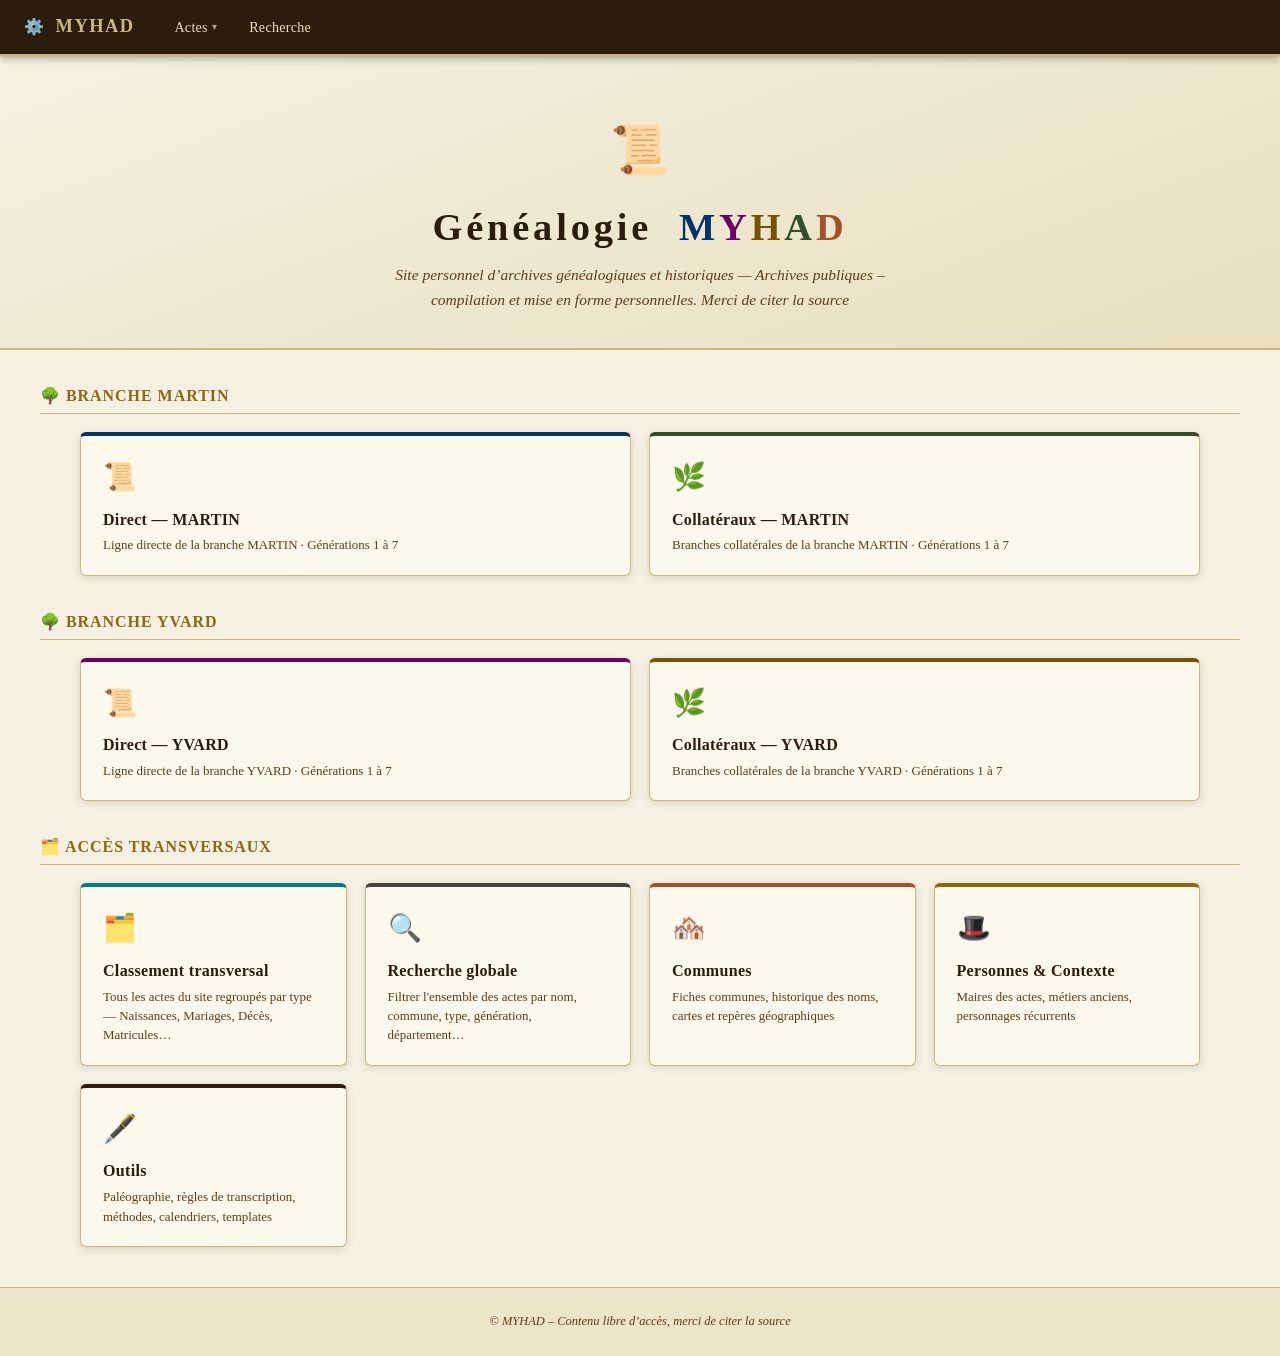
==== index.html @ e86ca38f "Initial commit : site généalogique" ====
<!DOCTYPE html>
<html lang="fr">
<head>
  <meta charset="UTF-8">
  <meta name="viewport" content="width=device-width, initial-scale=1.0">
  <link rel="icon" href="data:image/svg+xml,<svg xmlns=%22http://www.w3.org/2000/svg%22 viewBox=%220 0 100 100%22><text y=%22.9em%22 font-size=%2290%22>🕰️</text></svg>">
  <title>Généalogie MYHAD</title>
  <link rel="stylesheet" href="css/global.css">
  <link rel="stylesheet" href="css/nav.css">
  <link rel="stylesheet" href="css/index.css">
</head>
<body>

  <!-- ═══════════════════ NAVIGATION ═══════════════════ -->
  <div id="nav-container"></div>

  <!-- ═══════════════════ HERO ═══════════════════ -->
  <section class="hero">
    <span class="hero-icon">📜</span>
    <h1>
      Généalogie&nbsp;
      <span class="letter-m">M</span><span class="letter-y">Y</span><span class="letter-h">H</span><span class="letter-a">A</span><span class="letter-d">D</span>
    </h1>
    <p>Site personnel d’archives généalogiques et historiques — Archives publiques – compilation et mise en forme personnelles. Merci de citer la source</p>
  </section>

  <!-- ═══════════════════ MAIN ═══════════════════ -->
  <main>

    <!-- ── Branches MARTIN ── -->
    <h2 class="section-title">🌳 Branche MARTIN</h2>
    <div class="cards-grid">

      <a class="card card-martin-direct"
         href="actes/martin/direct/gen1/">
        <span class="card-icon">📜</span>
        <h2>Direct — MARTIN</h2>
        <p>Ligne directe de la branche MARTIN · Générations 1 à 7</p>
      </a>

      <a class="card card-martin-coll"
         href="actes/martin/collateraux/gen1/">
        <span class="card-icon">🌿</span>
        <h2>Collatéraux — MARTIN</h2>
        <p>Branches collatérales de la branche MARTIN · Générations 1 à 7</p>
      </a>

    </div>

    <!-- ── Branches YVARD ── -->
    <h2 class="section-title">🌳 Branche YVARD</h2>
    <div class="cards-grid">

      <a class="card card-yvard-direct"
         href="actes/yvard/direct/gen1/">
        <span class="card-icon">📜</span>
        <h2>Direct — YVARD</h2>
        <p>Ligne directe de la branche YVARD · Générations 1 à 7</p>
      </a>

      <a class="card card-yvard-coll"
         href="actes/yvard/collateraux/gen1/">
        <span class="card-icon">🌿</span>
        <h2>Collatéraux — YVARD</h2>
        <p>Branches collatérales de la branche YVARD · Générations 1 à 7</p>
      </a>

    </div>

    <!-- ── Outils transversaux ── -->
    <h2 class="section-title">🗂️ Accès transversaux</h2>
    <div class="cards-grid">

      <a class="card card-transversal"
         href="actes/transversal/">
        <span class="card-icon">🗂️</span>
        <h2>Classement transversal</h2>
        <p>Tous les actes du site regroupés par type — Naissances, Mariages, Décès, Matricules…</p>
      </a>

      <a class="card card-recherche"
         href="recherche.html">
        <span class="card-icon">🔍</span>
        <h2>Recherche globale</h2>
        <p>Filtrer l'ensemble des actes par nom, commune, type, génération, département…</p>
      </a>

      <a class="card card-communes"
         href="communes/">
        <span class="card-icon">🏘️</span>
        <h2>Communes</h2>
        <p>Fiches communes, historique des noms, cartes et repères géographiques</p>
      </a>

      <a class="card card-personnes"
         href="personnes/">
        <span class="card-icon">🎩</span>
        <h2>Personnes &amp; Contexte</h2>
        <p>Maires des actes, métiers anciens, personnages récurrents</p>
      </a>

      <a class="card card-outils"
         href="outils/">
        <span class="card-icon">🖋️</span>
        <h2>Outils</h2>
        <p>Paléographie, règles de transcription, méthodes, calendriers, templates</p>
      </a>

    </div>

  </main>

  <!-- ═══════════════════ FOOTER ═══════════════════ -->
  <footer>
    © MYHAD – Contenu libre d’accès, merci de citer la source
  </footer>

  <!-- ═══════════════════ JS ═══════════════════ -->
  <script src="js/nav.js"></script>
  <script>
    /* ── Active nav sur la page courante ── */
    document.addEventListener('DOMContentLoaded', () => {
      const path = window.location.pathname.replace(/\/$/, '');
      document.querySelectorAll('#nav-container a').forEach(a => {
        const href = a.getAttribute('href')?.replace(/\/$/, '');
        if (href && path.endsWith(href)) a.classList.add('active');
      });
    });
  </script>

</body>
</html>
---- css/global.css ----
/* ================================================== */
/* GLOBAL.CSS — Variables, reset, typographie, body  */
/* ================================================== */

/* ── Variables globales ── */
:root {
  --parch-bg:    #f5f0e1;
  --parch-dark:  #2b1d0e;
  --parch-mid:   #8b6914;
  --parch-light: #e8dfc0;
  --parch-line:  #c9b97a;
  --section-bg:  #fdf8ec;
  --text-main:   #3a2a10;
  --text-soft:   #5c3d1a;
  --radius:      6px;
  --shadow:      0 2px 8px rgba(0,0,0,.12);
}

/* ── Reset ── */
*, *::before, *::after {
  box-sizing: border-box;
  margin: 0;
  padding: 0;
}

/* ── Body ── */
body {
  font-family: 'Georgia', 'Times New Roman', serif;
  background-color: var(--parch-bg);
  color: var(--text-main);
  min-height: 100vh;
  line-height: 1.6;
}

/* ── Liens ── */
a {
  color: var(--parch-mid);
  text-decoration: none;
}
a:hover {
  text-decoration: underline;
}

/* ── Titres ── */
h1, h2, h3, h4 {
  font-family: 'Georgia', serif;
  color: var(--parch-dark);
  line-height: 1.3;
}

/* ── Scrollbar ── */
::-webkit-scrollbar { width: 8px; }
::-webkit-scrollbar-track { background: var(--parch-light); }
::-webkit-scrollbar-thumb {
  background: var(--parch-mid);
  border-radius: 4px;
}

/* ── Page header — pages génération ── */
.page-header {
  background: #f5f0e1;
  border-bottom: 2px solid var(--parch-line);
  padding: 28px 40px 22px;
}

.page-header h1 {
  font-size: 1.7rem;
  color: #2b1d0e;
  letter-spacing: .04em;
}

.page-header .breadcrumb {
  font-size: .82rem;
  color: #5c3d1a;
  margin-top: 6px;
  letter-spacing: .03em;
}

.page-header .breadcrumb a {
  color: #775402;
  text-decoration: none;
}

.page-header .breadcrumb a:hover {
  text-decoration: underline;
}

/* ── Badges type acte ── */
.badge {
  display: inline-block;
  padding: 2px 9px;
  border-radius: 12px;
  font-size: .75rem;
  font-weight: bold;
  letter-spacing: .03em;
  white-space: nowrap;
}

.badge { color: #fff; }
.badge-nm   { background: #003366; }   /* Naissance ♂  */
.badge-nf   { background: #6B006B; }   /* Naissance ♀  */
.badge-mar  { background: #775402; }   /* Mariage       */
.badge-dec  { background: #444444; }   /* Décès         */
.badge-mat  { background: #2f4f2f; }   /* Matricule     */
.badge-rec  { background: #008080; }
.badge-not  { background: #A0522D; }
.badge-bapt { background: #003366; }   /* Baptême       */
.badge-sep  { background: #444444; }   /* Sépulture     */

/* ── Numéro Sosa ── */
.sosa {
  display: inline-block;
  background: var(--parch-dark);
  color: var(--parch-line);
  border-radius: 4px;
  padding: 1px 7px;
  font-size: .8rem;
  font-family: monospace;
  font-weight: bold;
  letter-spacing: .04em;
}

/* ── Numéro ID ── */
.id {
  display: inline-block;
  background: var(--parch-dark);
  color: var(--parch-line);
  border-radius: 4px;
  padding: 1px 7px;
  font-size: .8rem;
  font-family: monospace;
  font-weight: bold;
  letter-spacing: .04em;
}

/* ── Numéro collatéral ── */
.collat {
  display: inline-block;
  background: #5c3d1a;
  color: #f5e6c8;
  border-radius: 4px;
  padding: 1px 7px;
  font-size: .78rem;
  font-family: monospace;
  font-weight: bold;
  letter-spacing: .04em;
}

/* ── Footer ── */
footer {
  text-align: center;
  padding: 18px;
  font-size: .78rem;
  color: var(--text-soft);
  border-top: 1px solid var(--parch-line);
  margin-top: 40px;
  background: var(--parch-light);
}

/* ── Filtres pills actifs ── */
.filtre-pill {
  background: #2c1810;
  color: #f5f0eb;
  border-radius: 12px;
  padding: 0.2rem 0.65rem;
  font-size: 0.78rem;
  display: inline-flex;
  align-items: center;
  gap: 0.4rem;
}
.filtre-pill button {
  background: none;
  border: none;
  color: #d4a96a;
  cursor: pointer;
  font-size: 0.85rem;
  padding: 0;
  line-height: 1;
}
.filtre-pill button:hover { color: #fff; }

/* ── Carte badge union ── */
.carte-badge.union {
  background: #e8e0f0;
  border-color: #6B006B;
  color: #6B006B;
}

/* ── Filtres header collapsible ── */
.filtres-header {
  display: flex;
  justify-content: space-between;
  align-items: center;
  padding: 0.75rem 1rem;
  background: #2c1810;
  color: #f5f0eb;
  cursor: pointer;
  user-select: none;
}
.filtres-header .toggle-icon { transition: transform 0.2s; }
.filtres-header.ouvert .toggle-icon { transform: rotate(180deg); }

/* ── Type Individu carte-type ── */
.type-Individu { background: #8b6914; color: #fff; }

/* ── Onglet maires ── */
.onglet[onclick*="maires"] { border-left: 3px solid #2f4f2f; }

/* ══════════════════════════════════════════
   RECHERCHE — Types d'actes (cartes)
   ══════════════════════════════════════════ */
.type-Naissance-M { background: #003366; color: #fff; }
.type-Naissance-F { background: #6B006B; color: #fff; }
.type-Naissance   { background: #003366; color: #fff; } /* fallback */
.type-Mariage     { background: #775402; color: #fff; }
.type-Décès       { background: #444444; color: #fff; }
.type-Individu    { background: #8b6914; color: #fff; }
.type-Matricule   { background: #2f4f2f; color: #fff; }
.type-Recensement { background: #008080; color: #fff; }
.type-Notarié     { background: #A0522D; color: #fff; }

/* ── Cartes résultats ── */
.carte-corps    { flex: 1; min-width: 0; }
.carte-titre    { font-size: 1.05rem; font-weight: bold; margin: 0.3rem 0; }
.carte-meta     { font-size: 0.85rem; color: #555; line-height: 1.6; }
.carte-badges   { display: flex; flex-wrap: wrap; gap: 0.3rem; margin-top: 0.4rem; }
.sep            { color: #bbb; margin: 0 0.3rem; }

.carte-badge {
  display: inline-block;
  padding: 0.15rem 0.5rem;
  border-radius: 10px;
  font-size: 0.75rem;
  background: #f0e8dc;
  border: 1px solid #d4a96a;
  color: #2c1810;
  white-space: nowrap;
}
.carte-badge.sosa-b {
  background: #2c1810;
  color: #d4a96a;
  border-color: #2c1810;
  font-family: monospace;
}
.carte-badge.maire {
  background: #e8f0e8;
  border-color: #2f4f2f;
  color: #2f4f2f;
}
.carte-badge.decor {
  background: #fff8e1;
  border-color: #f0b400;
  color: #7a5c00;
}
.carte-badge.union {
  background: #f3e8f8;
  border-color: #6B006B;
  color: #6B006B;
}

/* ── Filtres avancés (collapsible) ── */
.filtres-header {
  display: flex;
  justify-content: space-between;
  align-items: center;
  padding: 0.7rem 1rem;
  background: #2c1810;
  color: #f5f0eb;
  cursor: pointer;
  user-select: none;
  border-radius: 4px 4px 0 0;
}
.filtres-header:hover    { background: #3d261a; }
.filtres-header .toggle-icon { transition: transform 0.25s; }
.filtres-header.ouvert .toggle-icon { transform: rotate(180deg); }

.filtres-body {
  display: none;
  padding: 1rem;
  background: #fff;
  border: 1px solid #d4a96a;
  border-top: none;
  border-radius: 0 0 4px 4px;
}
.filtres-body.ouvert { display: flex; flex-wrap: wrap; gap: 0.75rem; }

/* Pills filtres actifs */
.filtres-actifs {
  display: flex;
  flex-wrap: wrap;
  gap: 0.4rem;
  margin-bottom: 1rem;
  min-height: 0;
}
.filtre-pill {
  background: #2c1810;
  color: #f5f0eb;
  border-radius: 12px;
  padding: 0.2rem 0.65rem;
  font-size: 0.78rem;
  display: inline-flex;
  align-items: center;
  gap: 0.4rem;
}
.filtre-pill button {
  background: none;
  border: none;
  color: #d4a96a;
  cursor: pointer;
  font-size: 0.85rem;
  padding: 0;
  line-height: 1;
}
.filtre-pill button:hover { color: #fff; }

.carte-badge.maire {
  background: #d4a96a;
  color: #2c1810;
  padding: 0.25rem 0.5rem;
  border-radius: 3px;
  font-size: 0.75rem;
  font-weight: bold;
  display: inline-block;
}

.carte-badge.officier {
  background: #8b7355;
  color: #f5f0eb;
  padding: 0.25rem 0.5rem;
  border-radius: 3px;
  font-size: 0.75rem;
  font-weight: bold;
  display: inline-block;
}
---- css/nav.css ----
/* ================================================== */
/* NAV.CSS — Navigation principale, hamburger        */
/* ================================================== */

nav {
  position: sticky;
  top: 0;
  z-index: 1000;
  background: var(--parch-dark);
  border-bottom: 2px solid var(--parch-line);
  box-shadow: 0 2px 8px rgba(0,0,0,.35);
}

.nav-inner {
  display: flex;
  align-items: center;
  max-width: 1400px;
  margin: 0 auto;
  padding: 0 24px;
  height: 54px;
  gap: 8px;
}

/* ── Logo ── */
.nav-logo {
  font-family: 'Georgia', serif;
  font-size: 1.15rem;
  font-weight: bold;
  color: var(--parch-line) !important;
  letter-spacing: .08em;
  text-decoration: none !important;
  white-space: nowrap;
  margin-right: 18px;
}

.nav-logo:hover {
  color: #fff !important;
}

.clock-icon {
  font-size: 1rem;
  margin-right: 4px;
}

/* ── Menu principal ── */
.nav-menu {
  display: flex;
  list-style: none;
  gap: 4px;
  height: 100%;
  align-items: center;
  flex: 1;
}

.nav-menu > li {
  position: relative;
  height: 100%;
  display: flex;
  align-items: center;
}

.nav-menu > li > span,
.nav-menu > li > a {
  display: flex;
  align-items: center;
  gap: 4px;
  padding: 0 14px;
  height: 100%;
  color: var(--parch-light);
  font-size: .88rem;
  cursor: pointer;
  white-space: nowrap;
  letter-spacing: .02em;
  transition: background .18s, color .18s;
  text-decoration: none;
}

.nav-menu > li > span:hover,
.nav-menu > li > a:hover,
.nav-menu > li > span.active,
.nav-menu > li > a.active {
  background: rgba(201,185,122,.18);
  color: var(--parch-line);
}

/* ── Flèches ── */
.arrow {
  font-size: .65rem;
  opacity: .7;
  transition: transform .2s;
}

/* ── Sous-menus (niveaux 1+) ── */
.submenu {
  display: none;
  position: absolute;
  top: 100%;
  left: 0;
  background: #3a2408;
  border: 1px solid var(--parch-line);
  border-radius: 0 0 var(--radius) var(--radius);
  list-style: none;
  min-width: 200px;
  box-shadow: var(--shadow);
  z-index: 999;
}

/* Sous-menus imbriqués (niveau 2+) */
.submenu .submenu {
  top: 0;
  left: 100%;
  border-radius: 0 var(--radius) var(--radius) var(--radius);
}

.submenu li {
  position: relative;
}

.submenu li > span,
.submenu li > a {
  display: flex;
  align-items: center;
  justify-content: space-between;
  padding: 9px 16px;
  color: var(--parch-light);
  font-size: .85rem;
  cursor: pointer;
  white-space: nowrap;
  text-decoration: none;
  transition: background .15s;
  gap: 8px;
}

.submenu li > span:hover,
.submenu li > a:hover,
.submenu li > a.active {
  background: rgba(201,185,122,.22);
  color: var(--parch-line);
}

/* Affichage au survol */
.nav-menu > li:hover > .submenu,
.submenu li:hover > .submenu {
  display: block;
}

/* Rotation flèche au survol */
.nav-menu > li:hover > span > .arrow,
.submenu li:hover > span > .arrow {
  transform: rotate(90deg);
}

/* ── Hamburger (mobile) ── */
.hamburger {
  display: none;
  flex-direction: column;
  justify-content: space-between;
  width: 28px;
  height: 20px;
  background: none;
  border: none;
  cursor: pointer;
  padding: 0;
  margin-left: auto;
}

.hamburger span {
  display: block;
  height: 2px;
  background: var(--parch-line);
  border-radius: 2px;
  transition: all .25s;
}

/* ── Responsive mobile ── */
@media (max-width: 768px) {

  .hamburger { display: flex; }

  .nav-menu {
    display: none;
    position: fixed;
    top: 54px;
    left: 0;
    width: 100%;
    height: calc(100vh - 54px);
    background: var(--parch-dark);
    flex-direction: column;
    align-items: flex-start;
    overflow-y: auto;
    padding: 12px 0 24px;
    gap: 0;
    z-index: 999;
  }

  .nav-menu.open { display: flex; }

  .nav-menu > li {
    width: 100%;
    height: auto;
    flex-direction: column;
    align-items: flex-start;
  }

  .nav-menu > li > span,
  .nav-menu > li > a {
    width: 100%;
    height: auto;
    padding: 12px 24px;
  }

  .submenu {
    position: static;
    display: none;
    border: none;
    border-radius: 0;
    box-shadow: none;
    background: rgba(0,0,0,.2);
    width: 100%;
  }

  .submenu.open { display: block; }

  .submenu .submenu {
    left: 0;
    border-radius: 0;
    background: rgba(0,0,0,.2);
    padding-left: 16px;
  }

  .submenu li > span,
  .submenu li > a {
    padding: 10px 24px;
  }
}
---- css/index.css ----
/* ══════════════════════════════════════════
       HERO
    ══════════════════════════════════════════ */
.hero {
    text-align: center;
    padding: 56px 40px 36px;
    background: linear-gradient(160deg, #f5f0e1 0%, #e8dfc0 100%);
    border-bottom: 2px solid var(--parch-line);
}

.hero-icon {
    font-size: 3rem;
    display: block;
    margin-bottom: 14px;
}

.hero h1 {
    font-size: 2.4rem;
    color: var(--parch-dark);
    letter-spacing: .10em;
    margin-bottom: 10px;
}

.hero h1 .letter-m {
    color: #003366;
}

.hero h1 .letter-y {
    color: #6B006B;
}

.hero h1 .letter-h {
    color: #775402;
}

.hero h1 .letter-a {
    color: #2f4f2f;
}

.hero h1 .letter-d {
    color: #A0522D;
}

.hero p {
    font-size: .97rem;
    color: var(--text-soft);
    font-style: italic;
    max-width: 560px;
    margin: 0 auto;
}

/* ══════════════════════════════════════════
       SECTION TITRES
    ══════════════════════════════════════════ */
.section-title {
    font-size: 1rem;
    color: var(--parch-mid);
    letter-spacing: .06em;
    text-transform: uppercase;
    border-bottom: 1px solid var(--parch-line);
    padding-bottom: 6px;
    margin: 36px 40px 18px;
}

/* ══════════════════════════════════════════
       GRILLE DE CARTES
    ══════════════════════════════════════════ */
.cards-grid {
    display: grid;
    grid-template-columns: repeat(auto-fit, minmax(240px, 1fr));
    gap: 18px;
    padding: 0 40px;
    max-width: 1200px;
    margin: 0 auto 10px;
}

.card {
    background: var(--section-bg);
    border: 1px solid var(--parch-line);
    border-radius: var(--radius);
    padding: 20px 22px;
    box-shadow: var(--shadow);
    transition: transform .18s, box-shadow .18s;
    text-decoration: none;
    display: block;
    color: inherit;
    border-top: 4px solid var(--parch-mid);
}

.card:hover {
    transform: translateY(-3px);
    box-shadow: 0 6px 18px rgba(0, 0, 0, .16);
    text-decoration: none;
}

.card .card-icon {
    font-size: 1.7rem;
    margin-bottom: 10px;
    display: block;
}

.card h2 {
    font-size: 1rem;
    color: var(--parch-dark);
    margin-bottom: 5px;
    letter-spacing: .02em;
}

.card p {
    font-size: .81rem;
    color: var(--text-soft);
    line-height: 1.5;
}

/* Accent couleur par branche */
.card-martin-direct {
    border-top-color: #003366;
}

.card-martin-coll {
    border-top-color: #2f4f2f;
}

.card-yvard-direct {
    border-top-color: #6B006B;
}

.card-yvard-coll {
    border-top-color: #775402;
}

.card-transversal {
    border-top-color: #008080;
}

.card-recherche {
    border-top-color: #444444;
}

.card-communes {
    border-top-color: #A0522D;
}

.card-personnes {
    border-top-color: #8b6914;
}

.card-outils {
    border-top-color: #2b1d0e;
}

/* ══════════════════════════════════════════
       FOOTER
    ══════════════════════════════════════════ */
footer {
    text-align: center;
    font-size: .78rem;
    color: var(--text-soft);
    padding: 24px 40px;
    margin-top: 40px;
    border-top: 1px solid var(--parch-line);
    background: #ede5c8;
    font-style: italic;
}

/* ══════════════════════════════════════════
       RESPONSIVE
    ══════════════════════════════════════════ */
@media (max-width: 600px) {
    .hero {
        padding: 36px 20px 24px;
    }

    .hero h1 {
        font-size: 1.7rem;
    }

    .cards-grid {
        padding: 0 16px;
        gap: 14px;
    }

    .section-title {
        margin: 24px 16px 12px;
    }

    footer {
        padding: 18px 16px;
    }
}
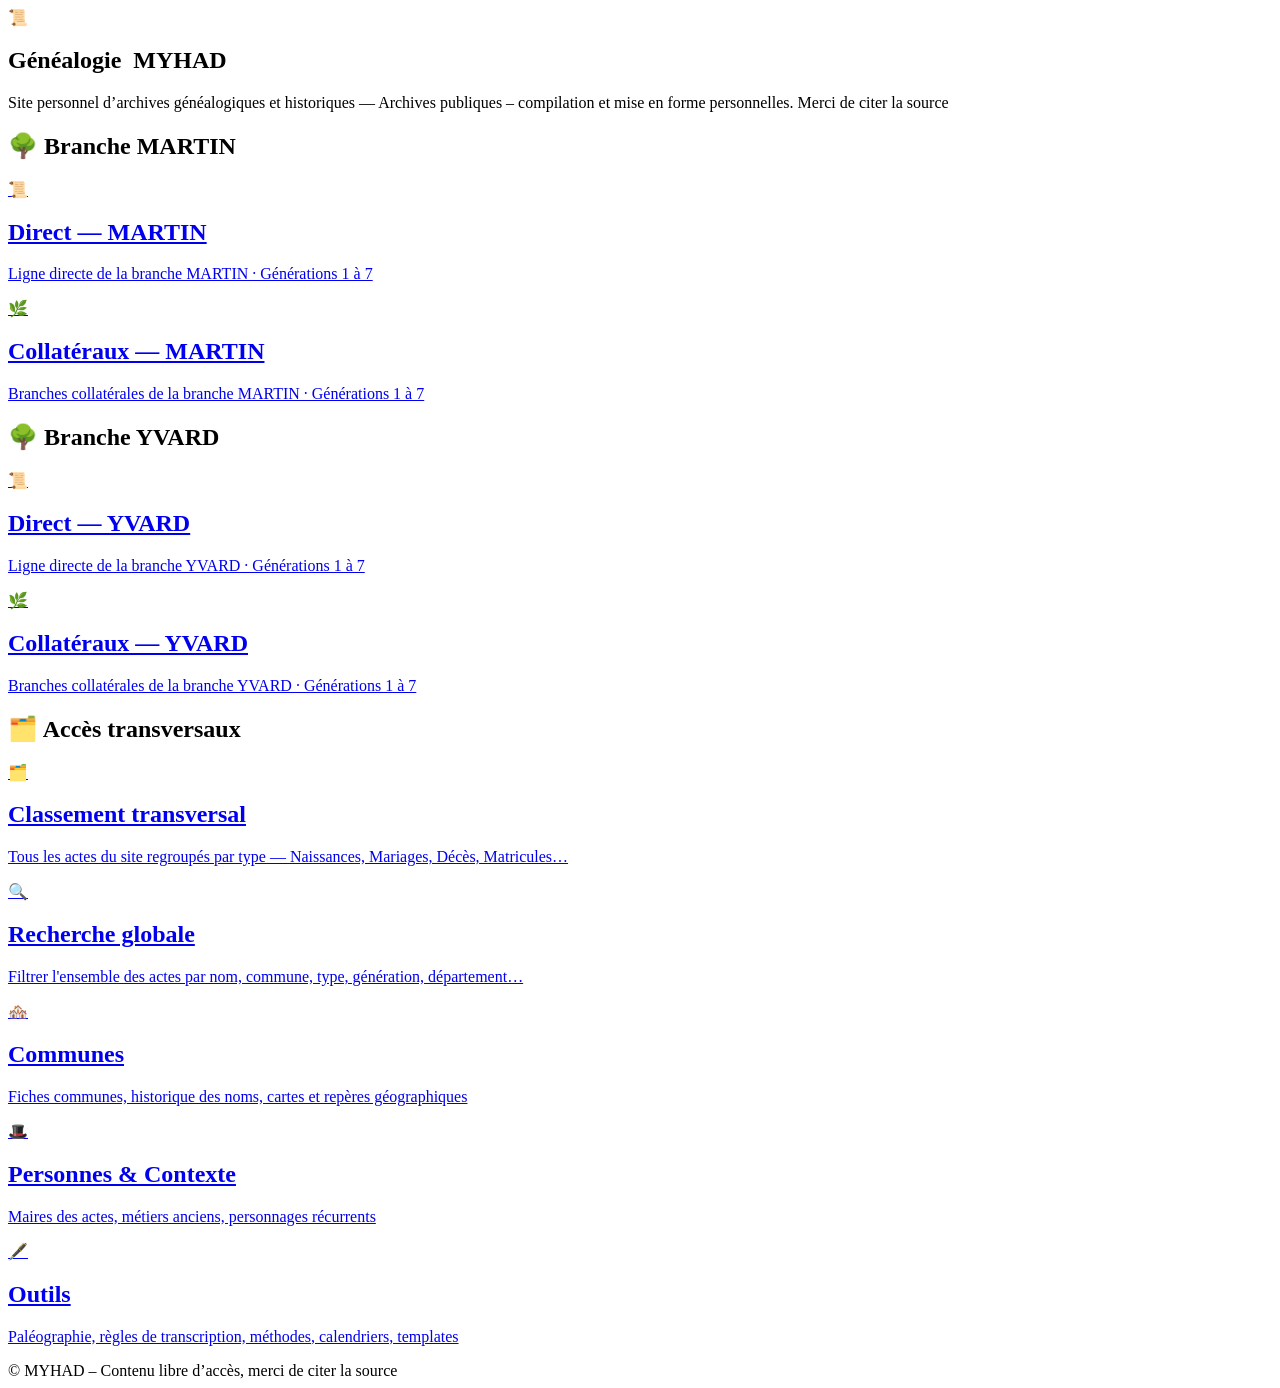
==== commit 4bfd56f4: "Message" ====
--- a/index.html
+++ b/index.html
@@ -5,9 +5,9 @@
   <meta name="viewport" content="width=device-width, initial-scale=1.0">
   <link rel="icon" href="data:image/svg+xml,<svg xmlns=%22http://www.w3.org/2000/svg%22 viewBox=%220 0 100 100%22><text y=%22.9em%22 font-size=%2290%22>🕰️</text></svg>">
   <title>Généalogie MYHAD</title>
-  <link rel="stylesheet" href="css/global.css">
-  <link rel="stylesheet" href="css/nav.css">
-  <link rel="stylesheet" href="css/index.css">
+  <link rel="stylesheet" href="/genealogie-site/css/global.css">
+  <link rel="stylesheet" href="/genealogie-site/css/nav.css">
+  <link rel="stylesheet" href="/genealogie-site/css/index.css">
 </head>
 <body>
 
@@ -32,14 +32,14 @@
     <div class="cards-grid">
 
       <a class="card card-martin-direct"
-         href="actes/martin/direct/gen1/">
+         href="/genealogie-site/actes/martin/direct/gen1/">
         <span class="card-icon">📜</span>
         <h2>Direct — MARTIN</h2>
         <p>Ligne directe de la branche MARTIN · Générations 1 à 7</p>
       </a>
 
       <a class="card card-martin-coll"
-         href="actes/martin/collateraux/gen1/">
+         href="/genealogie-site/actes/martin/collateraux/gen1/">
         <span class="card-icon">🌿</span>
         <h2>Collatéraux — MARTIN</h2>
         <p>Branches collatérales de la branche MARTIN · Générations 1 à 7</p>
@@ -52,14 +52,14 @@
     <div class="cards-grid">
 
       <a class="card card-yvard-direct"
-         href="actes/yvard/direct/gen1/">
+         href="/genealogie-site/actes/yvard/direct/gen1/">
         <span class="card-icon">📜</span>
         <h2>Direct — YVARD</h2>
         <p>Ligne directe de la branche YVARD · Générations 1 à 7</p>
       </a>
 
       <a class="card card-yvard-coll"
-         href="actes/yvard/collateraux/gen1/">
+         href="/genealogie-site/actes/yvard/collateraux/gen1/">
         <span class="card-icon">🌿</span>
         <h2>Collatéraux — YVARD</h2>
         <p>Branches collatérales de la branche YVARD · Générations 1 à 7</p>
@@ -72,35 +72,35 @@
     <div class="cards-grid">
 
       <a class="card card-transversal"
-         href="actes/transversal/">
+         href="/genealogie-site/actes/transversal/">
         <span class="card-icon">🗂️</span>
         <h2>Classement transversal</h2>
         <p>Tous les actes du site regroupés par type — Naissances, Mariages, Décès, Matricules…</p>
       </a>
 
       <a class="card card-recherche"
-         href="recherche.html">
+         href="/genealogie-site/recherche.html">
         <span class="card-icon">🔍</span>
         <h2>Recherche globale</h2>
         <p>Filtrer l'ensemble des actes par nom, commune, type, génération, département…</p>
       </a>
 
       <a class="card card-communes"
-         href="communes/">
+         href="/genealogie-site/communes/">
         <span class="card-icon">🏘️</span>
         <h2>Communes</h2>
         <p>Fiches communes, historique des noms, cartes et repères géographiques</p>
       </a>
 
       <a class="card card-personnes"
-         href="personnes/">
+         href="/genealogie-site/personnes/">
         <span class="card-icon">🎩</span>
         <h2>Personnes &amp; Contexte</h2>
         <p>Maires des actes, métiers anciens, personnages récurrents</p>
       </a>
 
       <a class="card card-outils"
-         href="outils/">
+         href="/genealogie-site/outils/">
         <span class="card-icon">🖋️</span>
         <h2>Outils</h2>
         <p>Paléographie, règles de transcription, méthodes, calendriers, templates</p>
@@ -116,7 +116,7 @@
   </footer>
 
   <!-- ═══════════════════ JS ═══════════════════ -->
-  <script src="js/nav.js"></script>
+  <script src="/genealogie-site/js/nav.js"></script>
   <script>
     /* ── Active nav sur la page courante ── */
     document.addEventListener('DOMContentLoaded', () => {
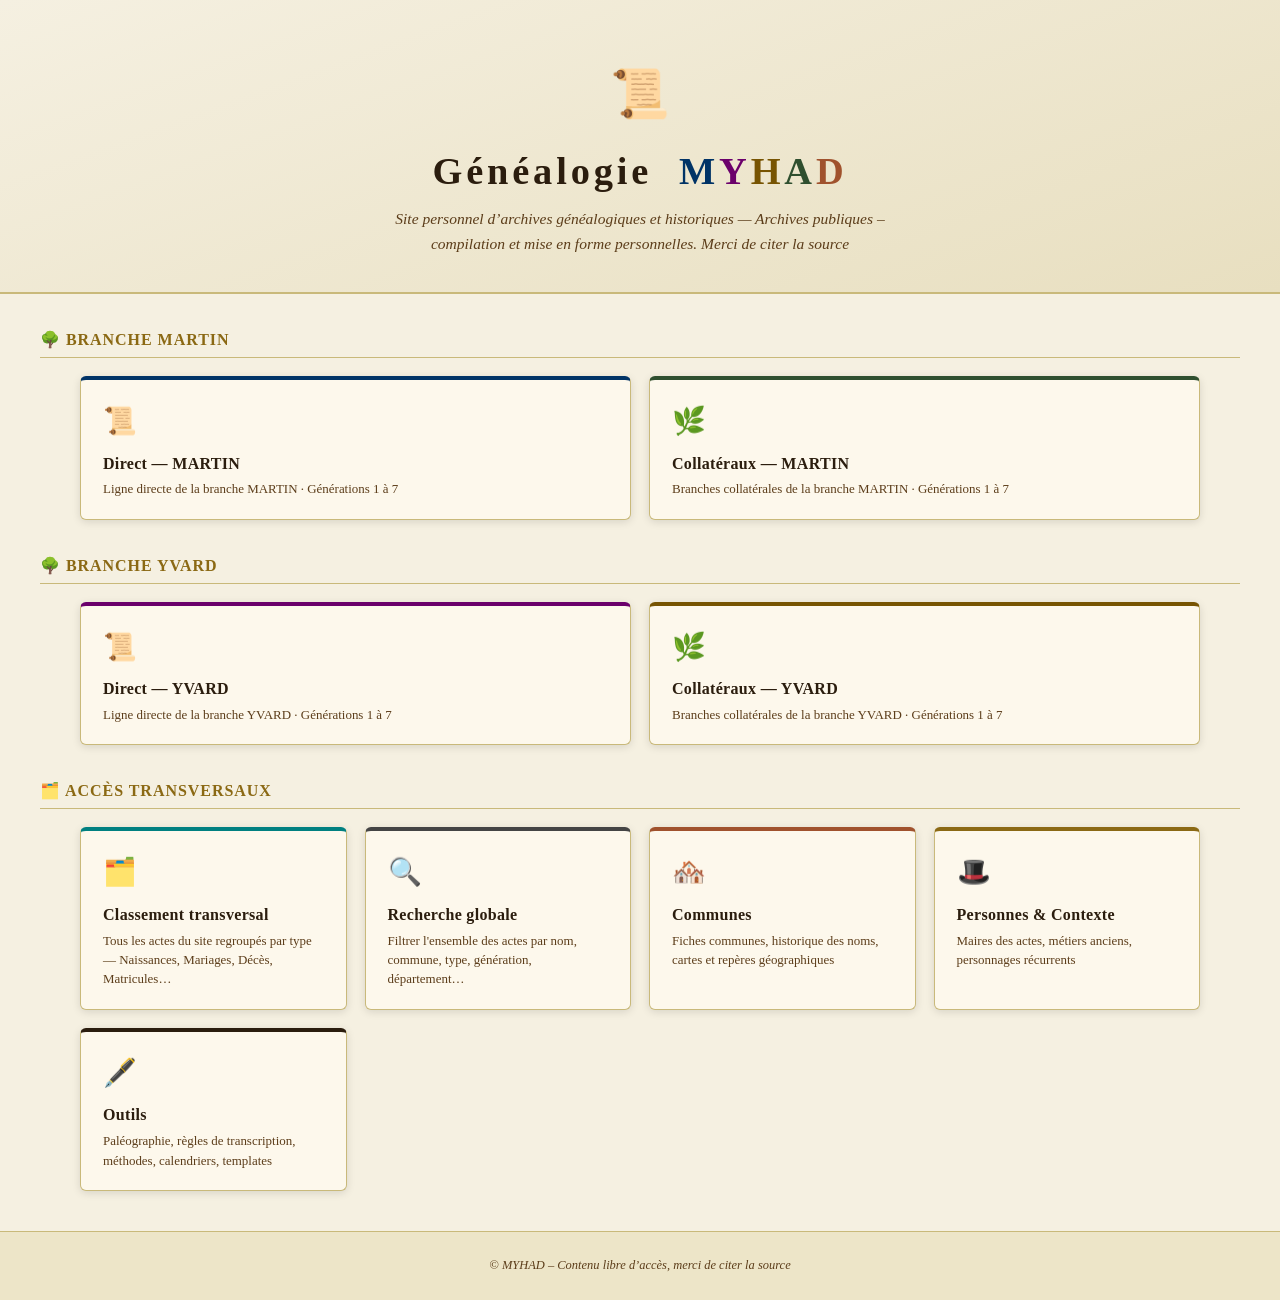
==== commit 8555d4b0: "Auto commit" ====
--- a/index.html
+++ b/index.html
@@ -5,9 +5,9 @@
   <meta name="viewport" content="width=device-width, initial-scale=1.0">
   <link rel="icon" href="data:image/svg+xml,<svg xmlns=%22http://www.w3.org/2000/svg%22 viewBox=%220 0 100 100%22><text y=%22.9em%22 font-size=%2290%22>🕰️</text></svg>">
   <title>Généalogie MYHAD</title>
-  <link rel="stylesheet" href="/genealogie-site/css/global.css">
-  <link rel="stylesheet" href="/genealogie-site/css/nav.css">
-  <link rel="stylesheet" href="/genealogie-site/css/index.css">
+  <link rel="stylesheet" href="css/global.css">
+  <link rel="stylesheet" href="css/nav.css">
+  <link rel="stylesheet" href="css/index.css">
 </head>
 <body>
 
@@ -32,14 +32,14 @@
     <div class="cards-grid">
 
       <a class="card card-martin-direct"
-         href="/genealogie-site/actes/martin/direct/gen1/">
+         href="actes/martin/direct/gen1/">
         <span class="card-icon">📜</span>
         <h2>Direct — MARTIN</h2>
         <p>Ligne directe de la branche MARTIN · Générations 1 à 7</p>
       </a>
 
       <a class="card card-martin-coll"
-         href="/genealogie-site/actes/martin/collateraux/gen1/">
+         href="actes/martin/collateraux/gen1/">
         <span class="card-icon">🌿</span>
         <h2>Collatéraux — MARTIN</h2>
         <p>Branches collatérales de la branche MARTIN · Générations 1 à 7</p>
@@ -52,14 +52,14 @@
     <div class="cards-grid">
 
       <a class="card card-yvard-direct"
-         href="/genealogie-site/actes/yvard/direct/gen1/">
+         href="actes/yvard/direct/gen1/">
         <span class="card-icon">📜</span>
         <h2>Direct — YVARD</h2>
         <p>Ligne directe de la branche YVARD · Générations 1 à 7</p>
       </a>
 
       <a class="card card-yvard-coll"
-         href="/genealogie-site/actes/yvard/collateraux/gen1/">
+         href="actes/yvard/collateraux/gen1/">
         <span class="card-icon">🌿</span>
         <h2>Collatéraux — YVARD</h2>
         <p>Branches collatérales de la branche YVARD · Générations 1 à 7</p>
@@ -72,35 +72,35 @@
     <div class="cards-grid">
 
       <a class="card card-transversal"
-         href="/genealogie-site/actes/transversal/">
+         href="actes/transversal/">
         <span class="card-icon">🗂️</span>
         <h2>Classement transversal</h2>
         <p>Tous les actes du site regroupés par type — Naissances, Mariages, Décès, Matricules…</p>
       </a>
 
       <a class="card card-recherche"
-         href="/genealogie-site/recherche.html">
+         href="recherche.html">
         <span class="card-icon">🔍</span>
         <h2>Recherche globale</h2>
         <p>Filtrer l'ensemble des actes par nom, commune, type, génération, département…</p>
       </a>
 
       <a class="card card-communes"
-         href="/genealogie-site/communes/">
+         href="/communes/">
         <span class="card-icon">🏘️</span>
         <h2>Communes</h2>
         <p>Fiches communes, historique des noms, cartes et repères géographiques</p>
       </a>
 
       <a class="card card-personnes"
-         href="/genealogie-site/personnes/">
+         href="personnes/">
         <span class="card-icon">🎩</span>
         <h2>Personnes &amp; Contexte</h2>
         <p>Maires des actes, métiers anciens, personnages récurrents</p>
       </a>
 
       <a class="card card-outils"
-         href="/genealogie-site/outils/">
+         href="outils/">
         <span class="card-icon">🖋️</span>
         <h2>Outils</h2>
         <p>Paléographie, règles de transcription, méthodes, calendriers, templates</p>
@@ -116,7 +116,7 @@
   </footer>
 
   <!-- ═══════════════════ JS ═══════════════════ -->
-  <script src="/genealogie-site/js/nav.js"></script>
+  <script src="js/nav.js"></script>
   <script>
     /* ── Active nav sur la page courante ── */
     document.addEventListener('DOMContentLoaded', () => {
--- a/css/global.css
+++ b/css/global.css
@@ -0,0 +1,286 @@
+/* ================================================== */
+/* GLOBAL.CSS — Variables, reset, typographie, body  */
+/* ================================================== */
+
+/* ── Variables globales ── */
+:root {
+  --parch-bg:    #f5f0e1;
+  --parch-dark:  #2b1d0e;
+  --parch-mid:   #8b6914;
+  --parch-light: #e8dfc0;
+  --parch-line:  #c9b97a;
+  --section-bg:  #fdf8ec;
+  --text-main:   #3a2a10;
+  --text-soft:   #5c3d1a;
+  --radius:      6px;
+  --shadow:      0 2px 8px rgba(0,0,0,.12);
+}
+
+/* ── Reset ── */
+*, *::before, *::after {
+  box-sizing: border-box;
+  margin: 0;
+  padding: 0;
+}
+
+/* ── Body ── */
+body {
+  font-family: 'Georgia', 'Times New Roman', serif;
+  background-color: var(--parch-bg);
+  color: var(--text-main);
+  min-height: 100vh;
+  line-height: 1.6;
+}
+
+/* ── Liens ── */
+a {
+  color: var(--parch-mid);
+  text-decoration: none;
+}
+a:hover {
+  text-decoration: underline;
+}
+
+/* ── Titres ── */
+h1, h2, h3, h4 {
+  font-family: 'Georgia', serif;
+  color: var(--parch-dark);
+  line-height: 1.3;
+}
+
+/* ── Scrollbar ── */
+::-webkit-scrollbar { width: 8px; }
+::-webkit-scrollbar-track { background: var(--parch-light); }
+::-webkit-scrollbar-thumb {
+  background: var(--parch-mid);
+  border-radius: 4px;
+}
+
+/* ── Page header — pages génération ── */
+.page-header {
+  background: #f5f0e1;
+  border-bottom: 2px solid var(--parch-line);
+  padding: 28px 40px 22px;
+}
+
+.page-header h1 {
+  font-size: 1.7rem;
+  color: #2b1d0e;
+  letter-spacing: .04em;
+}
+
+.page-header .breadcrumb {
+  font-size: .82rem;
+  color: #5c3d1a;
+  margin-top: 6px;
+  letter-spacing: .03em;
+}
+
+.page-header .breadcrumb a {
+  color: #775402;
+  text-decoration: none;
+}
+
+.page-header .breadcrumb a:hover {
+  text-decoration: underline;
+}
+
+/* ── Badges type acte ── */
+.badge {
+  display: inline-block;
+  padding: 2px 9px;
+  border-radius: 12px;
+  font-size: .75rem;
+  font-weight: bold;
+  letter-spacing: .03em;
+  white-space: nowrap;
+}
+
+.badge { color: #fff; }
+.badge-nm   { background: #003366; }   /* Naissance ♂  */
+.badge-nf   { background: #6B006B; }   /* Naissance ♀  */
+.badge-mar  { background: #775402; }   /* Mariage       */
+.badge-dec  { background: #444444; }   /* Décès         */
+.badge-mat  { background: #2f4f2f; }   /* Matricule     */
+.badge-rec  { background: #008080; }
+.badge-not  { background: #A0522D; }
+.badge-bapt { background: #003366; }   /* Baptême       */
+.badge-sep  { background: #444444; }   /* Sépulture     */
+
+/* ── Numéro Sosa ── */
+.sosa {
+  display: inline-block;
+  background: var(--parch-dark);
+  color: var(--parch-line);
+  border-radius: 4px;
+  padding: 1px 7px;
+  font-size: .8rem;
+  font-family: monospace;
+  font-weight: bold;
+  letter-spacing: .04em;
+}
+
+/* ── Numéro ID ── */
+.id {
+  display: inline-block;
+  background: var(--parch-dark);
+  color: var(--parch-line);
+  border-radius: 4px;
+  padding: 1px 7px;
+  font-size: .8rem;
+  font-family: monospace;
+  font-weight: bold;
+  letter-spacing: .04em;
+}
+
+/* ── Numéro collatéral ── */
+.collat {
+  display: inline-block;
+  background: #5c3d1a;
+  color: #f5e6c8;
+  border-radius: 4px;
+  padding: 1px 7px;
+  font-size: .78rem;
+  font-family: monospace;
+  font-weight: bold;
+  letter-spacing: .04em;
+}
+
+/* ── Footer ── */
+footer {
+  text-align: center;
+  padding: 18px;
+  font-size: .78rem;
+  color: var(--text-soft);
+  border-top: 1px solid var(--parch-line);
+  margin-top: 40px;
+  background: var(--parch-light);
+}
+
+/* ── Type Individu carte-type ── */
+.type-Individu { background: #8b6914; color: #fff; }
+
+/* ── Onglet maires ── */
+.onglet[onclick*="maires"] { border-left: 3px solid #2f4f2f; }
+
+/* ══════════════════════════════════════════
+   RECHERCHE — Types d'actes (cartes)
+   ══════════════════════════════════════════ */
+.type-Naissance-M { background: #003366; color: #fff; }
+.type-Naissance-F { background: #6B006B; color: #fff; }
+.type-Naissance   { background: #003366; color: #fff; } /* fallback */
+.type-Mariage     { background: #775402; color: #fff; }
+.type-Décès       { background: #444444; color: #fff; }
+.type-Individu    { background: #8b6914; color: #fff; }
+.type-Matricule   { background: #2f4f2f; color: #fff; }
+.type-Recensement { background: #008080; color: #fff; }
+.type-Notarié     { background: #A0522D; color: #fff; }
+
+/* ── Cartes résultats ── */
+.carte-corps    { flex: 1; min-width: 0; }
+.carte-titre    { font-size: 1.05rem; font-weight: bold; margin: 0.3rem 0; }
+.carte-meta     { font-size: 0.85rem; color: #555; line-height: 1.6; }
+.carte-badges   { display: flex; flex-wrap: wrap; gap: 0.3rem; margin-top: 0.4rem; }
+.sep            { color: #bbb; margin: 0 0.3rem; }
+
+.carte-badge {
+  display: inline-block;
+  padding: 0.15rem 0.5rem;
+  border-radius: 10px;
+  font-size: 0.75rem;
+  background: #f0e8dc;
+  border: 1px solid #d4a96a;
+  color: #2c1810;
+  white-space: nowrap;
+}
+.carte-badge.sosa-b {
+  background: #2c1810;
+  color: #d4a96a;
+  border-color: #2c1810;
+  font-family: monospace;
+}
+.carte-badge.decor {
+  background: #fff8e1;
+  border-color: #f0b400;
+  color: #7a5c00;
+}
+.carte-badge.union {
+  background: #f3e8f8;
+  border-color: #6B006B;
+  color: #6B006B;
+}
+
+/* ── Filtres avancés (collapsible) ── */
+.filtres-header {
+  display: flex;
+  justify-content: space-between;
+  align-items: center;
+  padding: 0.7rem 1rem;
+  background: #2c1810;
+  color: #f5f0eb;
+  cursor: pointer;
+  user-select: none;
+  border-radius: 4px 4px 0 0;
+}
+.filtres-header:hover    { background: #3d261a; }
+.filtres-header .toggle-icon { transition: transform 0.25s; }
+.filtres-header.ouvert .toggle-icon { transform: rotate(180deg); }
+
+.filtres-body {
+  display: none;
+  padding: 1rem;
+  background: #fff;
+  border: 1px solid #d4a96a;
+  border-top: none;
+  border-radius: 0 0 4px 4px;
+}
+.filtres-body.ouvert { display: flex; flex-wrap: wrap; gap: 0.75rem; }
+
+/* Pills filtres actifs */
+.filtres-actifs {
+  display: flex;
+  flex-wrap: wrap;
+  gap: 0.4rem;
+  margin-bottom: 1rem;
+  min-height: 0;
+}
+.filtre-pill {
+  background: #2c1810;
+  color: #f5f0eb;
+  border-radius: 12px;
+  padding: 0.2rem 0.65rem;
+  font-size: 0.78rem;
+  display: inline-flex;
+  align-items: center;
+  gap: 0.4rem;
+}
+.filtre-pill button {
+  background: none;
+  border: none;
+  color: #d4a96a;
+  cursor: pointer;
+  font-size: 0.85rem;
+  padding: 0;
+  line-height: 1;
+}
+.filtre-pill button:hover { color: #fff; }
+
+.carte-badge.maire {
+  background: #d4a96a;
+  color: #2c1810;
+  padding: 0.25rem 0.5rem;
+  border-radius: 3px;
+  font-size: 0.75rem;
+  font-weight: bold;
+  display: inline-block;
+}
+
+.carte-badge.officier {
+  background: #8b7355;
+  color: #f5f0eb;
+  padding: 0.25rem 0.5rem;
+  border-radius: 3px;
+  font-size: 0.75rem;
+  font-weight: bold;
+  display: inline-block;
+}
--- a/css/nav.css
+++ b/css/nav.css
@@ -0,0 +1,235 @@
+/* ================================================== */
+/* NAV.CSS — Navigation principale, hamburger        */
+/* ================================================== */
+
+nav {
+  position: sticky;
+  top: 0;
+  z-index: 1000;
+  background: var(--parch-dark);
+  border-bottom: 2px solid var(--parch-line);
+  box-shadow: 0 2px 8px rgba(0,0,0,.35);
+}
+
+.nav-inner {
+  display: flex;
+  align-items: center;
+  max-width: 1400px;
+  margin: 0 auto;
+  padding: 0 24px;
+  height: 54px;
+  gap: 8px;
+}
+
+/* ── Logo ── */
+.nav-logo {
+  font-family: 'Georgia', serif;
+  font-size: 1.15rem;
+  font-weight: bold;
+  color: var(--parch-line) !important;
+  letter-spacing: .08em;
+  text-decoration: none !important;
+  white-space: nowrap;
+  margin-right: 18px;
+}
+
+.nav-logo:hover {
+  color: #fff !important;
+}
+
+.clock-icon {
+  font-size: 1rem;
+  margin-right: 4px;
+}
+
+/* ── Menu principal ── */
+.nav-menu {
+  display: flex;
+  list-style: none;
+  gap: 4px;
+  height: 100%;
+  align-items: center;
+  flex: 1;
+}
+
+.nav-menu > li {
+  position: relative;
+  height: 100%;
+  display: flex;
+  align-items: center;
+}
+
+.nav-menu > li > span,
+.nav-menu > li > a {
+  display: flex;
+  align-items: center;
+  gap: 4px;
+  padding: 0 14px;
+  height: 100%;
+  color: var(--parch-light);
+  font-size: .88rem;
+  cursor: pointer;
+  white-space: nowrap;
+  letter-spacing: .02em;
+  transition: background .18s, color .18s;
+  text-decoration: none;
+}
+
+.nav-menu > li > span:hover,
+.nav-menu > li > a:hover,
+.nav-menu > li > span.active,
+.nav-menu > li > a.active {
+  background: rgba(201,185,122,.18);
+  color: var(--parch-line);
+}
+
+/* ── Flèches ── */
+.arrow {
+  font-size: .65rem;
+  opacity: .7;
+  transition: transform .2s;
+}
+
+/* ── Sous-menus (niveaux 1+) ── */
+.submenu {
+  display: none;
+  position: absolute;
+  top: 100%;
+  left: 0;
+  background: #3a2408;
+  border: 1px solid var(--parch-line);
+  border-radius: 0 0 var(--radius) var(--radius);
+  list-style: none;
+  min-width: 200px;
+  box-shadow: var(--shadow);
+  z-index: 999;
+}
+
+/* Sous-menus imbriqués (niveau 2+) */
+.submenu .submenu {
+  top: 0;
+  left: 100%;
+  border-radius: 0 var(--radius) var(--radius) var(--radius);
+}
+
+.submenu li {
+  position: relative;
+}
+
+.submenu li > span,
+.submenu li > a {
+  display: flex;
+  align-items: center;
+  justify-content: space-between;
+  padding: 9px 16px;
+  color: var(--parch-light);
+  font-size: .85rem;
+  cursor: pointer;
+  white-space: nowrap;
+  text-decoration: none;
+  transition: background .15s;
+  gap: 8px;
+}
+
+.submenu li > span:hover,
+.submenu li > a:hover,
+.submenu li > a.active {
+  background: rgba(201,185,122,.22);
+  color: var(--parch-line);
+}
+
+/* Affichage au survol */
+.nav-menu > li:hover > .submenu,
+.submenu li:hover > .submenu {
+  display: block;
+}
+
+/* Rotation flèche au survol */
+.nav-menu > li:hover > span > .arrow,
+.submenu li:hover > span > .arrow {
+  transform: rotate(90deg);
+}
+
+/* ── Hamburger (mobile) ── */
+.hamburger {
+  display: none;
+  flex-direction: column;
+  justify-content: space-between;
+  width: 28px;
+  height: 20px;
+  background: none;
+  border: none;
+  cursor: pointer;
+  padding: 0;
+  margin-left: auto;
+}
+
+.hamburger span {
+  display: block;
+  height: 2px;
+  background: var(--parch-line);
+  border-radius: 2px;
+  transition: all .25s;
+}
+
+/* ── Responsive mobile ── */
+@media (max-width: 768px) {
+
+  .hamburger { display: flex; }
+
+  .nav-menu {
+    display: none;
+    position: fixed;
+    top: 54px;
+    left: 0;
+    width: 100%;
+    height: calc(100vh - 54px);
+    background: var(--parch-dark);
+    flex-direction: column;
+    align-items: flex-start;
+    overflow-y: auto;
+    padding: 12px 0 24px;
+    gap: 0;
+    z-index: 999;
+  }
+
+  .nav-menu.open { display: flex; }
+
+  .nav-menu > li {
+    width: 100%;
+    height: auto;
+    flex-direction: column;
+    align-items: flex-start;
+  }
+
+  .nav-menu > li > span,
+  .nav-menu > li > a {
+    width: 100%;
+    height: auto;
+    padding: 12px 24px;
+  }
+
+  .submenu {
+    position: static;
+    display: none;
+    border: none;
+    border-radius: 0;
+    box-shadow: none;
+    background: rgba(0,0,0,.2);
+    width: 100%;
+  }
+
+  .submenu.open { display: block; }
+
+  .submenu .submenu {
+    left: 0;
+    border-radius: 0;
+    background: rgba(0,0,0,.2);
+    padding-left: 16px;
+  }
+
+  .submenu li > span,
+  .submenu li > a {
+    padding: 10px 24px;
+  }
+}
--- a/css/index.css
+++ b/css/index.css
@@ -0,0 +1,190 @@
+/* ══════════════════════════════════════════
+       HERO
+    ══════════════════════════════════════════ */
+.hero {
+    text-align: center;
+    padding: 56px 40px 36px;
+    background: linear-gradient(160deg, #f5f0e1 0%, #e8dfc0 100%);
+    border-bottom: 2px solid var(--parch-line);
+}
+
+.hero-icon {
+    font-size: 3rem;
+    display: block;
+    margin-bottom: 14px;
+}
+
+.hero h1 {
+    font-size: 2.4rem;
+    color: var(--parch-dark);
+    letter-spacing: .10em;
+    margin-bottom: 10px;
+}
+
+.hero h1 .letter-m {
+    color: #003366;
+}
+
+.hero h1 .letter-y {
+    color: #6B006B;
+}
+
+.hero h1 .letter-h {
+    color: #775402;
+}
+
+.hero h1 .letter-a {
+    color: #2f4f2f;
+}
+
+.hero h1 .letter-d {
+    color: #A0522D;
+}
+
+.hero p {
+    font-size: .97rem;
+    color: var(--text-soft);
+    font-style: italic;
+    max-width: 560px;
+    margin: 0 auto;
+}
+
+/* ══════════════════════════════════════════
+       SECTION TITRES
+    ══════════════════════════════════════════ */
+.section-title {
+    font-size: 1rem;
+    color: var(--parch-mid);
+    letter-spacing: .06em;
+    text-transform: uppercase;
+    border-bottom: 1px solid var(--parch-line);
+    padding-bottom: 6px;
+    margin: 36px 40px 18px;
+}
+
+/* ══════════════════════════════════════════
+       GRILLE DE CARTES
+    ══════════════════════════════════════════ */
+.cards-grid {
+    display: grid;
+    grid-template-columns: repeat(auto-fit, minmax(240px, 1fr));
+    gap: 18px;
+    padding: 0 40px;
+    max-width: 1200px;
+    margin: 0 auto 10px;
+}
+
+.card {
+    background: var(--section-bg);
+    border: 1px solid var(--parch-line);
+    border-radius: var(--radius);
+    padding: 20px 22px;
+    box-shadow: var(--shadow);
+    transition: transform .18s, box-shadow .18s;
+    text-decoration: none;
+    display: block;
+    color: inherit;
+    border-top: 4px solid var(--parch-mid);
+}
+
+.card:hover {
+    transform: translateY(-3px);
+    box-shadow: 0 6px 18px rgba(0, 0, 0, .16);
+    text-decoration: none;
+}
+
+.card .card-icon {
+    font-size: 1.7rem;
+    margin-bottom: 10px;
+    display: block;
+}
+
+.card h2 {
+    font-size: 1rem;
+    color: var(--parch-dark);
+    margin-bottom: 5px;
+    letter-spacing: .02em;
+}
+
+.card p {
+    font-size: .81rem;
+    color: var(--text-soft);
+    line-height: 1.5;
+}
+
+/* Accent couleur par branche */
+.card-martin-direct {
+    border-top-color: #003366;
+}
+
+.card-martin-coll {
+    border-top-color: #2f4f2f;
+}
+
+.card-yvard-direct {
+    border-top-color: #6B006B;
+}
+
+.card-yvard-coll {
+    border-top-color: #775402;
+}
+
+.card-transversal {
+    border-top-color: #008080;
+}
+
+.card-recherche {
+    border-top-color: #444444;
+}
+
+.card-communes {
+    border-top-color: #A0522D;
+}
+
+.card-personnes {
+    border-top-color: #8b6914;
+}
+
+.card-outils {
+    border-top-color: #2b1d0e;
+}
+
+/* ══════════════════════════════════════════
+       FOOTER
+    ══════════════════════════════════════════ */
+footer {
+    text-align: center;
+    font-size: .78rem;
+    color: var(--text-soft);
+    padding: 24px 40px;
+    margin-top: 40px;
+    border-top: 1px solid var(--parch-line);
+    background: #ede5c8;
+    font-style: italic;
+}
+
+/* ══════════════════════════════════════════
+       RESPONSIVE
+    ══════════════════════════════════════════ */
+@media (max-width: 600px) {
+    .hero {
+        padding: 36px 20px 24px;
+    }
+
+    .hero h1 {
+        font-size: 1.7rem;
+    }
+
+    .cards-grid {
+        padding: 0 16px;
+        gap: 14px;
+    }
+
+    .section-title {
+        margin: 24px 16px 12px;
+    }
+
+    footer {
+        padding: 18px 16px;
+    }
+}
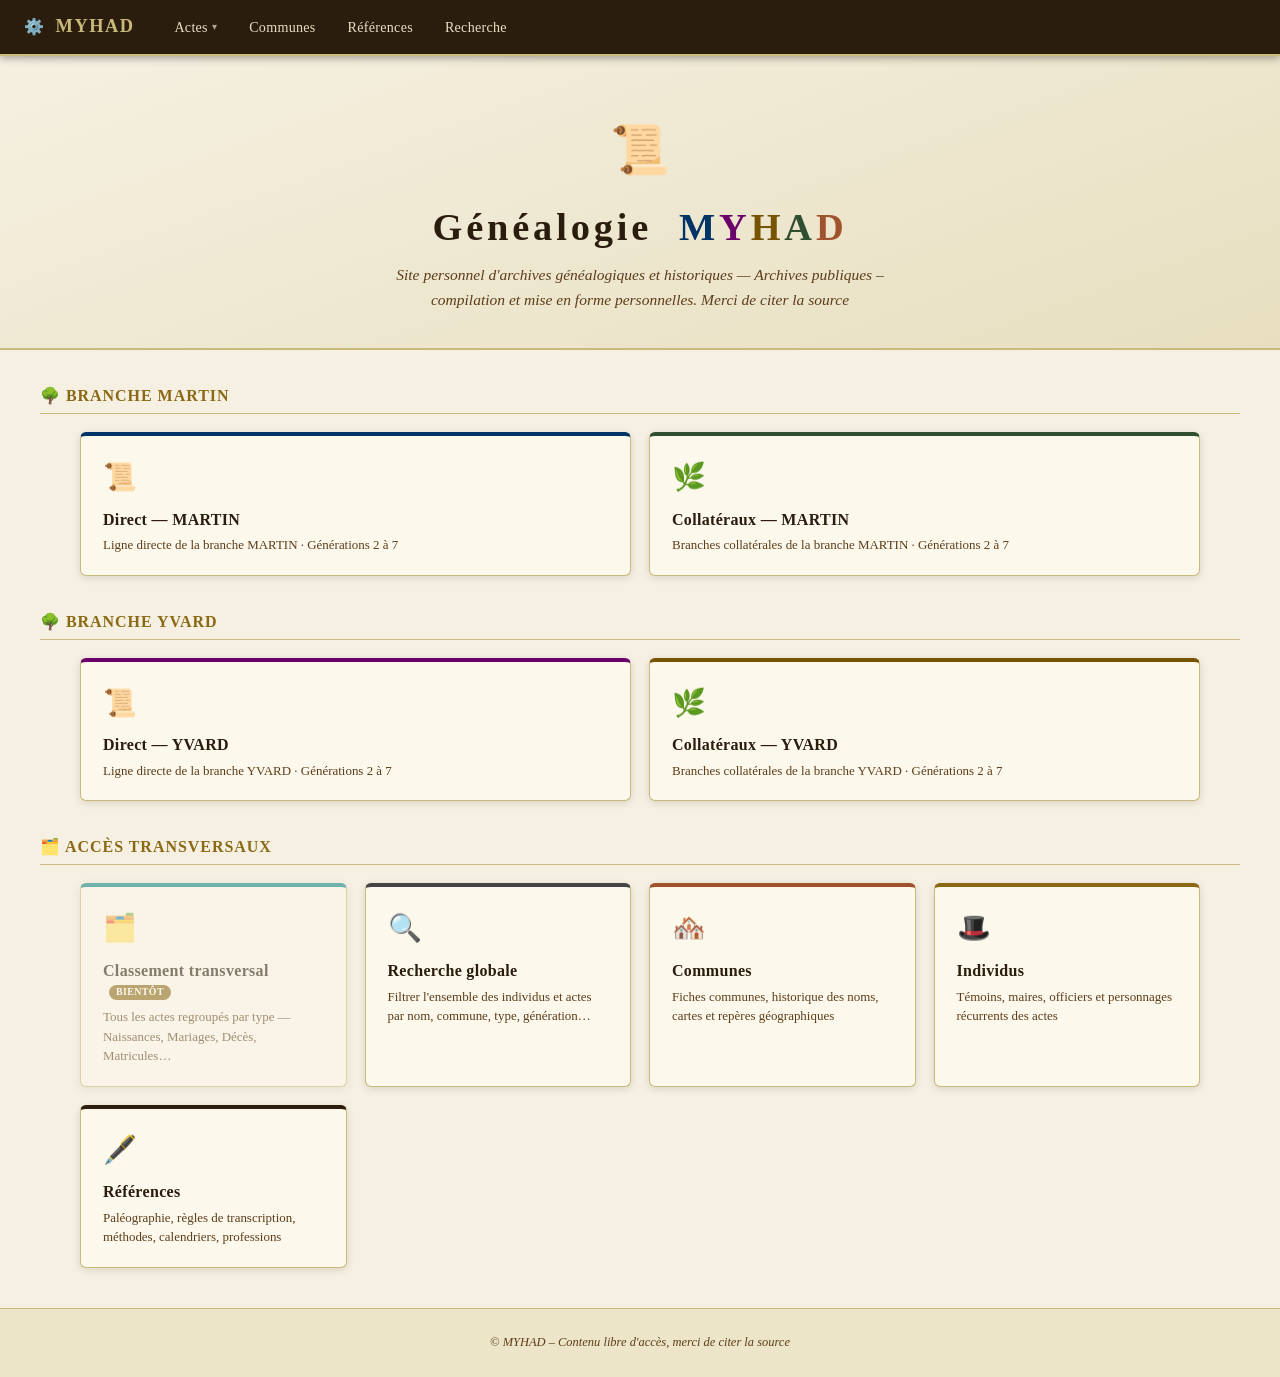
==== commit 804cda56: "Refonte complète étape 1" ====
--- a/index.html
+++ b/index.html
@@ -21,89 +21,80 @@
       Généalogie&nbsp;
       <span class="letter-m">M</span><span class="letter-y">Y</span><span class="letter-h">H</span><span class="letter-a">A</span><span class="letter-d">D</span>
     </h1>
-    <p>Site personnel d’archives généalogiques et historiques — Archives publiques – compilation et mise en forme personnelles. Merci de citer la source</p>
+    <p>Site personnel d'archives généalogiques et historiques — Archives publiques – compilation et mise en forme personnelles. Merci de citer la source</p>
   </section>
 
   <!-- ═══════════════════ MAIN ═══════════════════ -->
   <main>
 
-    <!-- ── Branches MARTIN ── -->
+    <!-- ── Branche MARTIN ── -->
     <h2 class="section-title">🌳 Branche MARTIN</h2>
     <div class="cards-grid">
 
-      <a class="card card-martin-direct"
-         href="actes/martin/direct/gen1/">
+      <a class="card card-martin-direct" href="individus/martin/direct/gen2/">
         <span class="card-icon">📜</span>
         <h2>Direct — MARTIN</h2>
-        <p>Ligne directe de la branche MARTIN · Générations 1 à 7</p>
+        <p>Ligne directe de la branche MARTIN · Générations 2 à 7</p>
       </a>
 
-      <a class="card card-martin-coll"
-         href="actes/martin/collateraux/gen1/">
+      <a class="card card-martin-coll" href="individus/martin/collateraux/gen2/">
         <span class="card-icon">🌿</span>
         <h2>Collatéraux — MARTIN</h2>
-        <p>Branches collatérales de la branche MARTIN · Générations 1 à 7</p>
+        <p>Branches collatérales de la branche MARTIN · Générations 2 à 7</p>
       </a>
 
     </div>
 
-    <!-- ── Branches YVARD ── -->
+    <!-- ── Branche YVARD ── -->
     <h2 class="section-title">🌳 Branche YVARD</h2>
     <div class="cards-grid">
 
-      <a class="card card-yvard-direct"
-         href="actes/yvard/direct/gen1/">
+      <a class="card card-yvard-direct" href="individus/yvard/direct/gen2/">
         <span class="card-icon">📜</span>
         <h2>Direct — YVARD</h2>
-        <p>Ligne directe de la branche YVARD · Générations 1 à 7</p>
+        <p>Ligne directe de la branche YVARD · Générations 2 à 7</p>
       </a>
 
-      <a class="card card-yvard-coll"
-         href="actes/yvard/collateraux/gen1/">
+      <a class="card card-yvard-coll" href="individus/yvard/collateraux/gen2/">
         <span class="card-icon">🌿</span>
         <h2>Collatéraux — YVARD</h2>
-        <p>Branches collatérales de la branche YVARD · Générations 1 à 7</p>
+        <p>Branches collatérales de la branche YVARD · Générations 2 à 7</p>
       </a>
 
     </div>
 
-    <!-- ── Outils transversaux ── -->
+    <!-- ── Accès transversaux ── -->
     <h2 class="section-title">🗂️ Accès transversaux</h2>
     <div class="cards-grid">
 
-      <a class="card card-transversal"
-         href="actes/transversal/">
+      <a class="card card-transversal card-disabled" href="#" aria-disabled="true" title="À venir">
         <span class="card-icon">🗂️</span>
-        <h2>Classement transversal</h2>
-        <p>Tous les actes du site regroupés par type — Naissances, Mariages, Décès, Matricules…</p>
+        <h2>Classement transversal <span class="badge-soon">bientôt</span></h2>
+        <p>Tous les actes regroupés par type — Naissances, Mariages, Décès, Matricules…</p>
       </a>
 
-      <a class="card card-recherche"
-         href="recherche.html">
+      <a class="card card-recherche" href="recherche.html">
         <span class="card-icon">🔍</span>
         <h2>Recherche globale</h2>
-        <p>Filtrer l'ensemble des actes par nom, commune, type, génération, département…</p>
+        <p>Filtrer l'ensemble des individus et actes par nom, commune, type, génération…</p>
       </a>
 
-      <a class="card card-communes"
-         href="/communes/">
+      <a class="card card-communes" href="communes/">
         <span class="card-icon">🏘️</span>
         <h2>Communes</h2>
         <p>Fiches communes, historique des noms, cartes et repères géographiques</p>
       </a>
 
-      <a class="card card-personnes"
-         href="personnes/">
+      <a class="card card-personnes" href="individus/">
         <span class="card-icon">🎩</span>
-        <h2>Personnes &amp; Contexte</h2>
-        <p>Maires des actes, métiers anciens, personnages récurrents</p>
+        <h2>Individus</h2>
+        <p>Témoins, maires, officiers et personnages récurrents des actes</p>
       </a>
 
-      <a class="card card-outils"
-         href="outils/">
+      <a class="card card-outils" href="references/">
         <span class="card-icon">🖋️</span>
-        <h2>Outils</h2>
-        <p>Paléographie, règles de transcription, méthodes, calendriers, templates</p>
+        <h2>Références</h2>
+        <p>Paléographie, règles de transcription, méthodes, calendriers, professions</p>
       </a>
 
     </div>
@@ -112,21 +103,11 @@
 
   <!-- ═══════════════════ FOOTER ═══════════════════ -->
   <footer>
-    © MYHAD – Contenu libre d’accès, merci de citer la source
+    © MYHAD – Contenu libre d'accès, merci de citer la source
   </footer>
 
   <!-- ═══════════════════ JS ═══════════════════ -->
   <script src="js/nav.js"></script>
-  <script>
-    /* ── Active nav sur la page courante ── */
-    document.addEventListener('DOMContentLoaded', () => {
-      const path = window.location.pathname.replace(/\/$/, '');
-      document.querySelectorAll('#nav-container a').forEach(a => {
-        const href = a.getAttribute('href')?.replace(/\/$/, '');
-        if (href && path.endsWith(href)) a.classList.add('active');
-      });
-    });
-  </script>
 
 </body>
 </html>
--- a/css/index.css
+++ b/css/index.css
@@ -149,6 +149,28 @@
     border-top-color: #2b1d0e;
 }
 
+/* ── Carte désactivée (coming soon) ── */
+.card-disabled {
+  opacity: .55;
+  cursor: not-allowed;
+  pointer-events: none;
+}
+
+/* ── Badge "bientôt" ── */
+.badge-soon {
+  display: inline-block;
+  font-size: .62rem;
+  font-weight: bold;
+  letter-spacing: .04em;
+  text-transform: uppercase;
+  background: var(--parch-mid);
+  color: #fff;
+  border-radius: 8px;
+  padding: 1px 7px;
+  vertical-align: middle;
+  margin-left: 6px;
+}
+
 /* ══════════════════════════════════════════
        FOOTER
     ══════════════════════════════════════════ */
